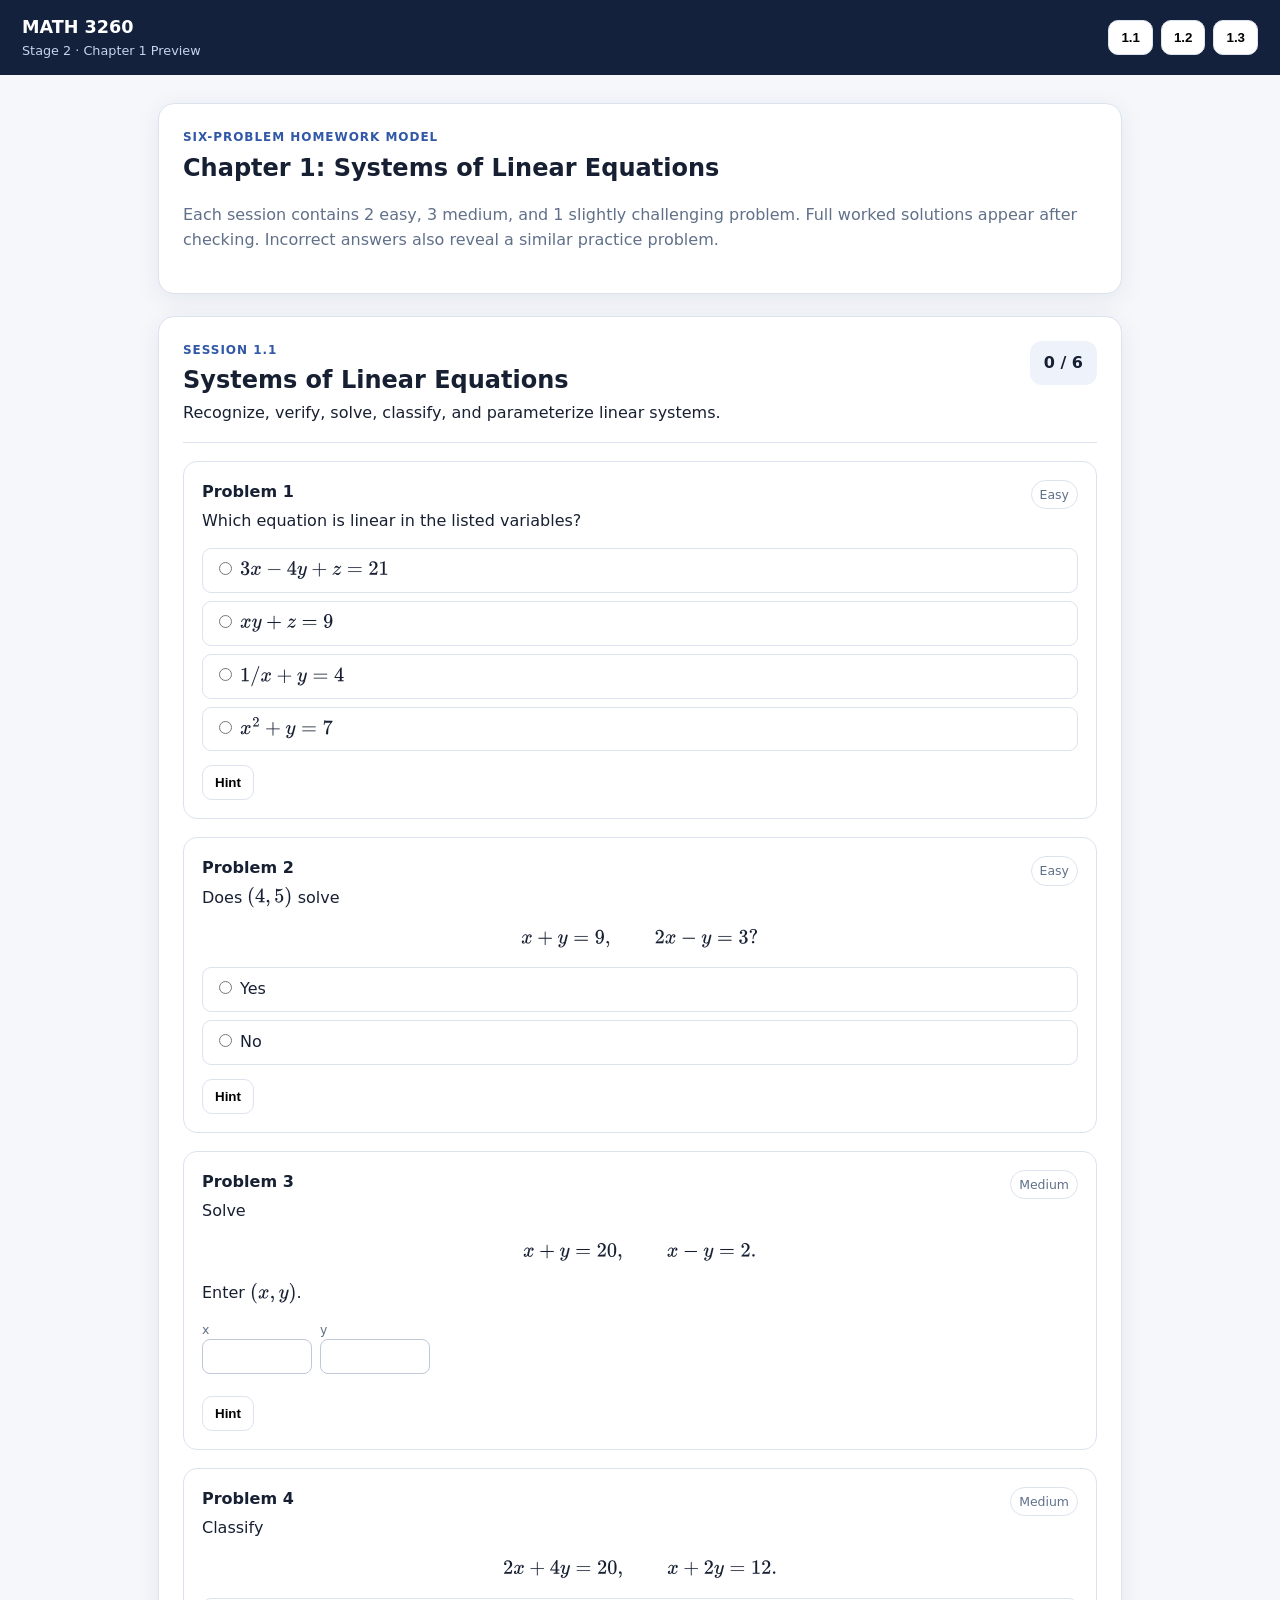
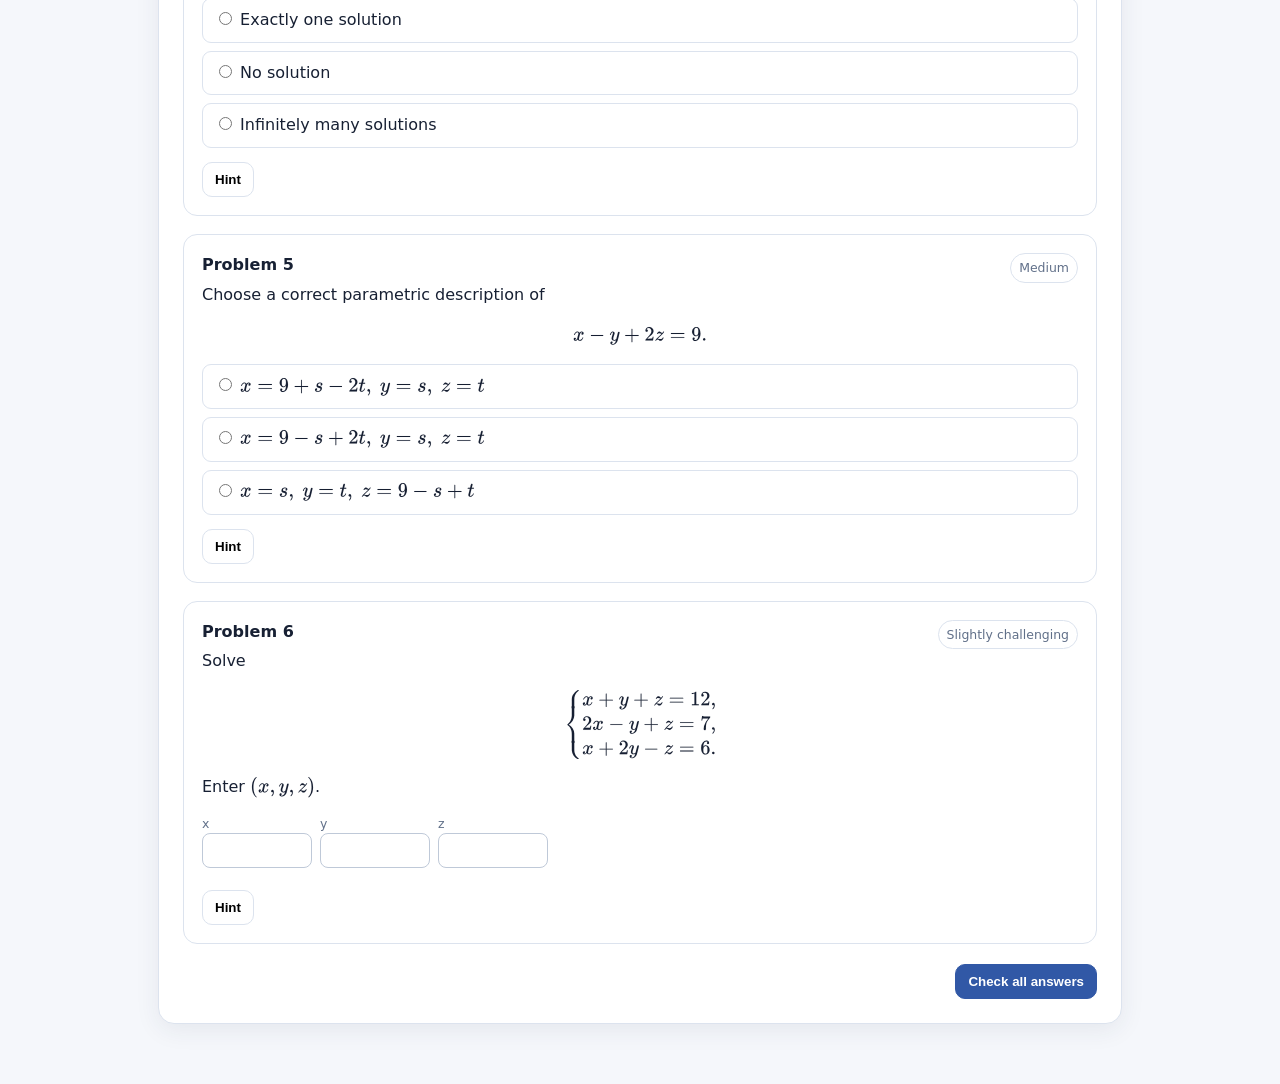
==== stage2.html @ 85d52ccb "Stage2" ====
<!doctype html>
<html lang="en"><head><meta charset="utf-8"><meta name="viewport" content="width=device-width,initial-scale=1">
<title>MATH 3260 Stage 2 — Chapter 1 Preview</title><link rel="stylesheet" href="assets/stage2.css">
<script>window.MathJax={tex:{inlineMath:[["$","$"],["\\(","\\)"]],displayMath:[["$$","$$"],["\\[","\\]"]],processEscapes:true},svg:{fontCache:"local"}};</script>
<script src="assets/vendor/mathjax/tex-svg-full.js"></script></head>
<body><header><div><strong>MATH 3260</strong><span>Stage 2 · Chapter 1 Preview</span></div><nav id="nav"></nav></header>
<main><section class="hero"><div class="eyebrow">Six-problem homework model</div><h1>Chapter 1: Systems of Linear Equations</h1>
<p>Each session contains 2 easy, 3 medium, and 1 slightly challenging problem. Full worked solutions appear after checking. Incorrect answers also reveal a similar practice problem.</p></section>
<div id="content"></div></main><script src="assets/stage2_ch1.js"></script><script src="assets/stage2_app.js"></script></body></html>
---- assets/stage2.css ----
:root{--ink:#172033;--muted:#617089;--line:#dce3ee;--panel:#fff;--bg:#f5f7fb;--accent:#3158a6;--ok:#1f7a4d;--bad:#a13a32;--soft:#eef3fb}
*{box-sizing:border-box}body{margin:0;background:var(--bg);color:var(--ink);font-family:Inter,system-ui,-apple-system,"Segoe UI",sans-serif;line-height:1.55}
header{position:sticky;top:0;z-index:5;background:#14213d;color:#fff;padding:14px 22px;display:flex;justify-content:space-between;gap:18px;align-items:center}
header strong{font-size:1.1rem}header span{display:block;color:#c7d3ed;font-size:.8rem}nav{display:flex;gap:8px;flex-wrap:wrap}
nav button,.btn{border:1px solid var(--line);border-radius:10px;background:#fff;padding:9px 12px;font-weight:700;cursor:pointer}.btn.primary{background:var(--accent);color:#fff;border-color:var(--accent)}
main{max-width:1000px;margin:auto;padding:28px 18px 60px}.hero,.session{background:var(--panel);border:1px solid var(--line);border-radius:16px;padding:24px;box-shadow:0 6px 24px rgba(32,45,75,.08)}
.hero{margin-bottom:22px}.eyebrow{text-transform:uppercase;letter-spacing:.08em;color:var(--accent);font-size:.75rem;font-weight:800}.hero h1{margin:.2rem 0}.hero p{color:var(--muted)}
.session-head{display:flex;justify-content:space-between;gap:16px;align-items:flex-start;border-bottom:1px solid var(--line);padding-bottom:16px}.session-head h2{margin:.15rem 0}.score{background:var(--soft);border-radius:12px;padding:10px 14px;font-weight:800;white-space:nowrap}
.problem{border:1px solid var(--line);border-radius:14px;padding:18px;margin:18px 0}.problem.correct{border-color:#8bc9aa}.problem.incorrect{border-color:#e1a39e}
.problem-top{display:flex;justify-content:space-between;gap:12px}.difficulty{font-size:.78rem;border:1px solid var(--line);border-radius:999px;padding:4px 8px;color:var(--muted)}
.answer{margin:14px 0}.field{display:inline-block;margin-right:8px;margin-bottom:8px}.field label{display:block;font-size:.78rem;color:var(--muted)}input[type=text]{width:110px;padding:9px;border:1px solid #bfc9d8;border-radius:8px}
.matrix{display:grid;gap:6px;width:max-content}.choices{display:grid;gap:8px}.choice{border:1px solid var(--line);border-radius:9px;padding:9px 11px}
.feedback,.solution,.similar{display:none;margin-top:12px;padding:12px;border-radius:10px}.feedback.show,.solution.show,.similar.show{display:block}.feedback.ok{background:#e9f7ef;color:var(--ok)}.feedback.no{background:#fff0ef;color:var(--bad)}
.solution{background:var(--soft);border-left:4px solid var(--accent)}.similar{background:#fffaf0;border:1px solid #ead8ad}.actions{display:flex;gap:8px;flex-wrap:wrap;margin-top:12px}.session-actions{display:flex;justify-content:flex-end;gap:8px;flex-wrap:wrap;margin-top:20px}
mjx-container[display="true"]{overflow-x:auto;overflow-y:hidden;max-width:100%}@media(max-width:600px){.session-head{flex-direction:column}.hero,.session{padding:17px}header{align-items:flex-start;flex-direction:column}}
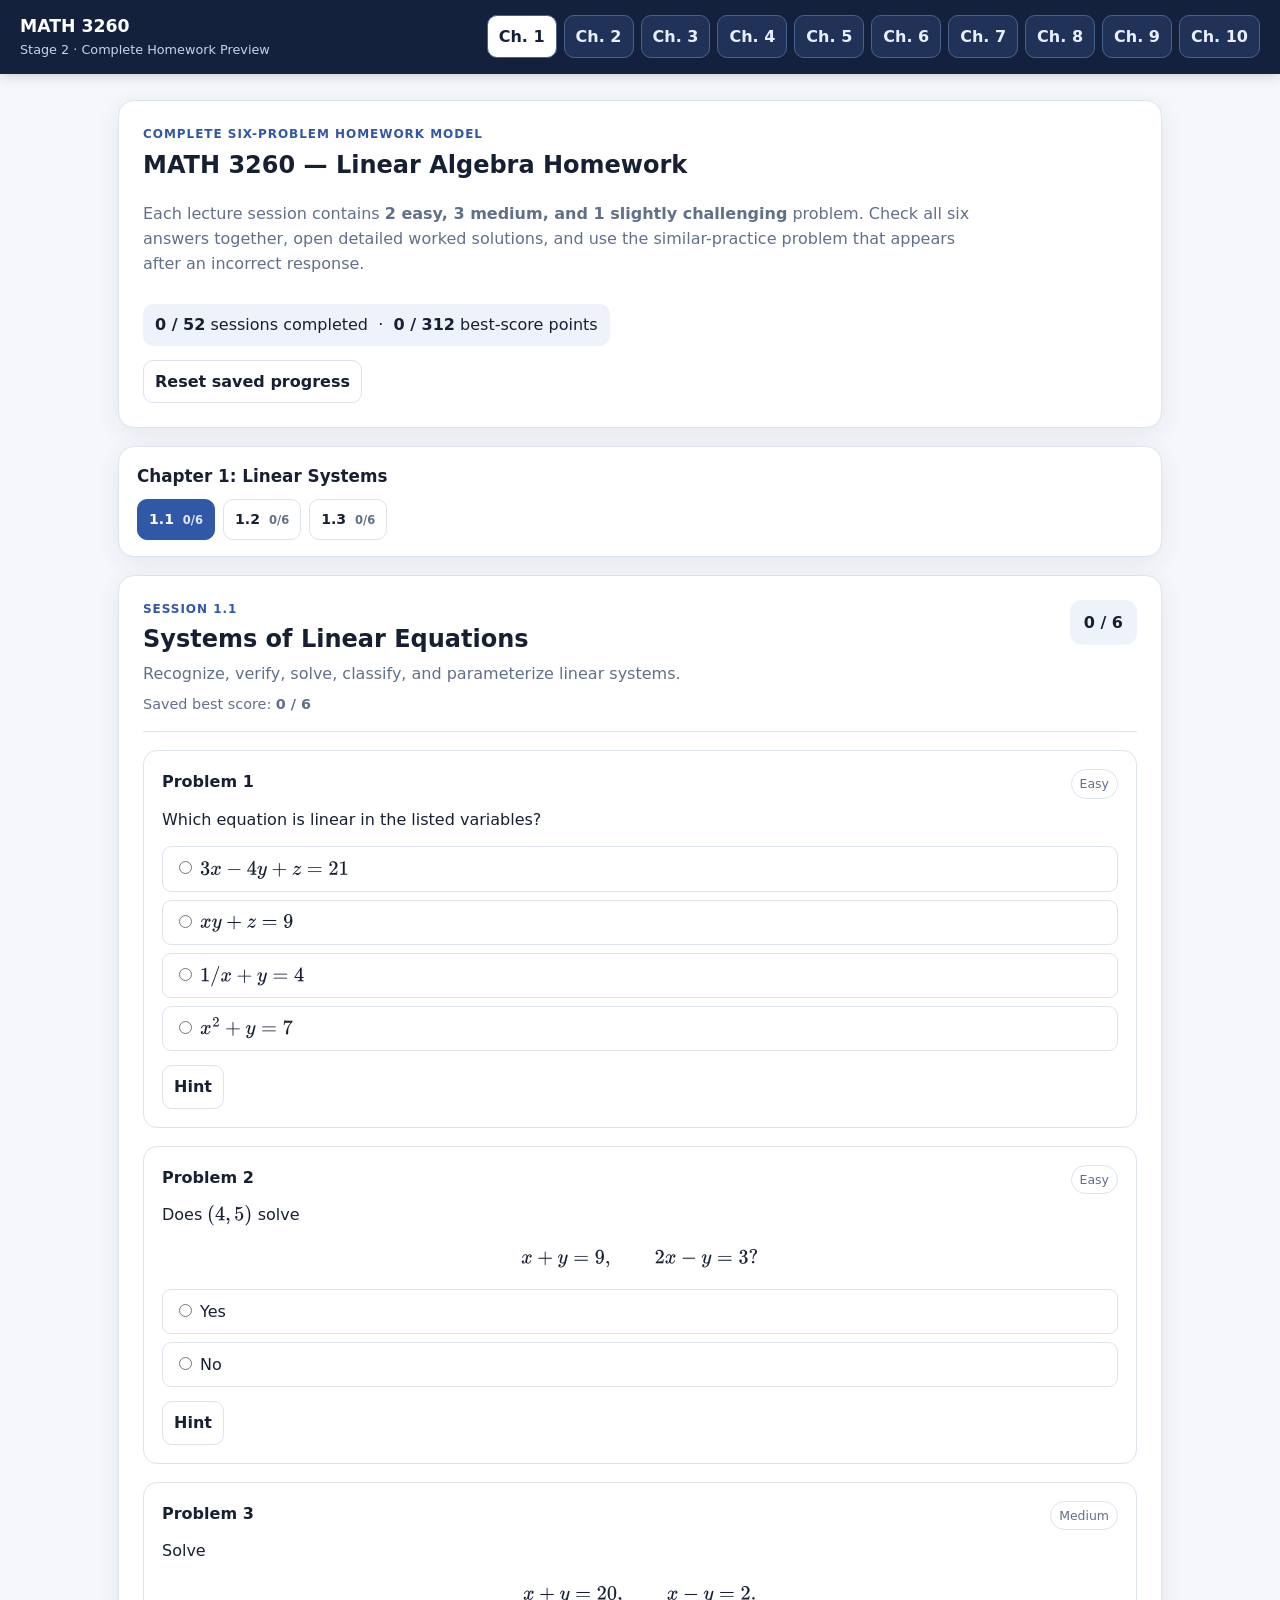
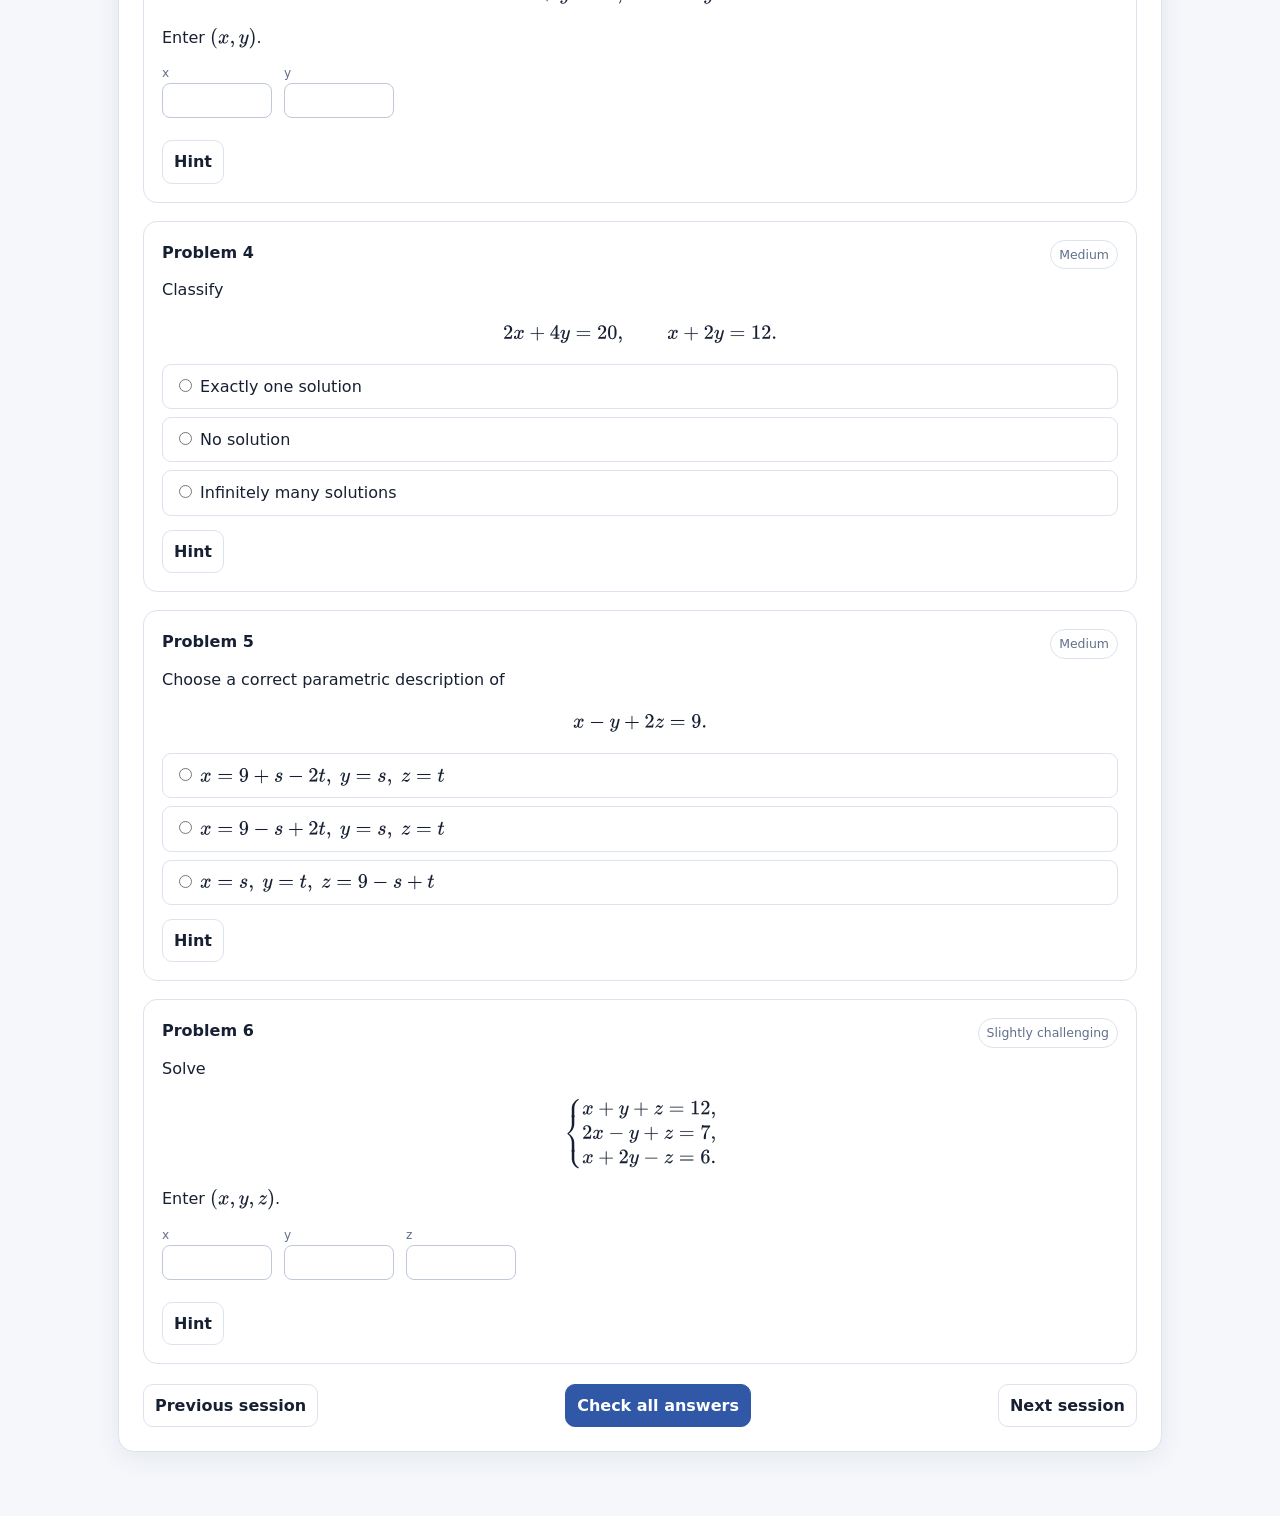
==== commit 46152a06: "Chapter2-10 hw update" ====
--- a/stage2.html
+++ b/stage2.html
@@ -1,9 +1,48 @@
 <!doctype html>
-<html lang="en"><head><meta charset="utf-8"><meta name="viewport" content="width=device-width,initial-scale=1">
-<title>MATH 3260 Stage 2 — Chapter 1 Preview</title><link rel="stylesheet" href="assets/stage2.css">
-<script>window.MathJax={tex:{inlineMath:[["$","$"],["\\(","\\)"]],displayMath:[["$$","$$"],["\\[","\\]"]],processEscapes:true},svg:{fontCache:"local"}};</script>
-<script src="assets/vendor/mathjax/tex-svg-full.js"></script></head>
-<body><header><div><strong>MATH 3260</strong><span>Stage 2 · Chapter 1 Preview</span></div><nav id="nav"></nav></header>
-<main><section class="hero"><div class="eyebrow">Six-problem homework model</div><h1>Chapter 1: Systems of Linear Equations</h1>
-<p>Each session contains 2 easy, 3 medium, and 1 slightly challenging problem. Full worked solutions appear after checking. Incorrect answers also reveal a similar practice problem.</p></section>
-<div id="content"></div></main><script src="assets/stage2_ch1.js"></script><script src="assets/stage2_app.js"></script></body></html>+<html lang="en">
+<head>
+<meta charset="utf-8">
+<meta name="viewport" content="width=device-width,initial-scale=1">
+<title>MATH 3260 Stage 2 Homework</title>
+<link rel="stylesheet" href="assets/stage2.css?v=20260916-full">
+<script>
+window.MathJax={
+  tex:{inlineMath:[["$","$"],["\\(","\\)"]],displayMath:[["$$","$$"],["\\[","\\]"]],processEscapes:true},
+  svg:{fontCache:"local"}
+};
+</script>
+<script src="assets/vendor/mathjax/tex-svg-full.js"></script>
+</head>
+<body>
+<header>
+  <div class="brand"><strong>MATH 3260</strong><span>Stage 2 · Complete Homework Preview</span></div>
+  <nav id="chapterNav" aria-label="Chapter navigation"></nav>
+</header>
+<main>
+  <section class="hero">
+    <div class="eyebrow">Complete six-problem homework model</div>
+    <h1>MATH 3260 — Linear Algebra Homework</h1>
+    <p>Each lecture session contains <strong>2 easy, 3 medium, and 1 slightly challenging</strong> problem. Check all six answers together, open detailed worked solutions, and use the similar-practice problem that appears after an incorrect response.</p>
+    <div class="course-stats" id="courseStats"></div>
+    <div class="hero-actions"><button class="btn" id="resetProgress">Reset saved progress</button></div>
+  </section>
+  <section class="chapter-panel">
+    <h2 id="chapterHeading"></h2>
+    <nav id="sessionNav" aria-label="Session navigation"></nav>
+  </section>
+  <div id="content"></div>
+</main>
+<script src="assets/data/chapter01.js?v=20260916-full"></script>
+<script src="assets/data/chapter02.js?v=20260916-full"></script>
+<script src="assets/data/chapter03.js?v=20260916-full"></script>
+<script src="assets/data/chapter04.js?v=20260916-full"></script>
+<script src="assets/data/chapter05.js?v=20260916-full"></script>
+<script src="assets/data/chapter06.js?v=20260916-full"></script>
+<script src="assets/data/chapter07.js?v=20260916-full"></script>
+<script src="assets/data/chapter08.js?v=20260916-full"></script>
+<script src="assets/data/chapter09.js?v=20260916-full"></script>
+<script src="assets/data/chapter10.js?v=20260916-full"></script>
+<script src="assets/stage2_grader.js?v=20260916-full"></script>
+<script src="assets/stage2_app.js?v=20260916-full"></script>
+</body>
+</html>
--- a/assets/stage2.css
+++ b/assets/stage2.css
@@ -1,16 +1,31 @@
-
-:root{--ink:#172033;--muted:#617089;--line:#dce3ee;--panel:#fff;--bg:#f5f7fb;--accent:#3158a6;--ok:#1f7a4d;--bad:#a13a32;--soft:#eef3fb}
-*{box-sizing:border-box}body{margin:0;background:var(--bg);color:var(--ink);font-family:Inter,system-ui,-apple-system,"Segoe UI",sans-serif;line-height:1.55}
-header{position:sticky;top:0;z-index:5;background:#14213d;color:#fff;padding:14px 22px;display:flex;justify-content:space-between;gap:18px;align-items:center}
-header strong{font-size:1.1rem}header span{display:block;color:#c7d3ed;font-size:.8rem}nav{display:flex;gap:8px;flex-wrap:wrap}
-nav button,.btn{border:1px solid var(--line);border-radius:10px;background:#fff;padding:9px 12px;font-weight:700;cursor:pointer}.btn.primary{background:var(--accent);color:#fff;border-color:var(--accent)}
-main{max-width:1000px;margin:auto;padding:28px 18px 60px}.hero,.session{background:var(--panel);border:1px solid var(--line);border-radius:16px;padding:24px;box-shadow:0 6px 24px rgba(32,45,75,.08)}
-.hero{margin-bottom:22px}.eyebrow{text-transform:uppercase;letter-spacing:.08em;color:var(--accent);font-size:.75rem;font-weight:800}.hero h1{margin:.2rem 0}.hero p{color:var(--muted)}
-.session-head{display:flex;justify-content:space-between;gap:16px;align-items:flex-start;border-bottom:1px solid var(--line);padding-bottom:16px}.session-head h2{margin:.15rem 0}.score{background:var(--soft);border-radius:12px;padding:10px 14px;font-weight:800;white-space:nowrap}
-.problem{border:1px solid var(--line);border-radius:14px;padding:18px;margin:18px 0}.problem.correct{border-color:#8bc9aa}.problem.incorrect{border-color:#e1a39e}
-.problem-top{display:flex;justify-content:space-between;gap:12px}.difficulty{font-size:.78rem;border:1px solid var(--line);border-radius:999px;padding:4px 8px;color:var(--muted)}
-.answer{margin:14px 0}.field{display:inline-block;margin-right:8px;margin-bottom:8px}.field label{display:block;font-size:.78rem;color:var(--muted)}input[type=text]{width:110px;padding:9px;border:1px solid #bfc9d8;border-radius:8px}
-.matrix{display:grid;gap:6px;width:max-content}.choices{display:grid;gap:8px}.choice{border:1px solid var(--line);border-radius:9px;padding:9px 11px}
-.feedback,.solution,.similar{display:none;margin-top:12px;padding:12px;border-radius:10px}.feedback.show,.solution.show,.similar.show{display:block}.feedback.ok{background:#e9f7ef;color:var(--ok)}.feedback.no{background:#fff0ef;color:var(--bad)}
-.solution{background:var(--soft);border-left:4px solid var(--accent)}.similar{background:#fffaf0;border:1px solid #ead8ad}.actions{display:flex;gap:8px;flex-wrap:wrap;margin-top:12px}.session-actions{display:flex;justify-content:flex-end;gap:8px;flex-wrap:wrap;margin-top:20px}
-mjx-container[display="true"]{overflow-x:auto;overflow-y:hidden;max-width:100%}@media(max-width:600px){.session-head{flex-direction:column}.hero,.session{padding:17px}header{align-items:flex-start;flex-direction:column}}
+:root{--ink:#172033;--muted:#617089;--line:#dce3ee;--panel:#fff;--bg:#f5f7fb;--accent:#3158a6;--accent2:#243f78;--ok:#1f7a4d;--bad:#a13a32;--soft:#eef3fb;--warm:#fffaf0}
+*{box-sizing:border-box}
+html{scroll-behavior:smooth}
+body{margin:0;background:var(--bg);color:var(--ink);font-family:Inter,system-ui,-apple-system,"Segoe UI",sans-serif;line-height:1.58}
+header{position:sticky;top:0;z-index:10;background:#14213d;color:#fff;padding:13px 20px;display:flex;justify-content:space-between;gap:18px;align-items:center;box-shadow:0 2px 12px rgba(0,0,0,.16)}
+.brand strong{font-size:1.08rem}.brand span{display:block;color:#c7d3ed;font-size:.8rem}
+#chapterNav{display:flex;gap:7px;flex-wrap:wrap;justify-content:flex-end}
+button{font:inherit}.chapter-btn,.session-btn,.btn{border:1px solid var(--line);border-radius:10px;background:#fff;padding:8px 11px;font-weight:700;cursor:pointer;color:var(--ink)}
+.chapter-btn{border-color:#49618f;background:#203258;color:#e9efff}.chapter-btn.active{background:#fff;color:#14213d}
+.btn.primary{background:var(--accent);color:#fff;border-color:var(--accent)}.btn:hover,.session-btn:hover{filter:brightness(.98)}
+main{max-width:1080px;margin:auto;padding:26px 18px 64px}
+.hero,.session,.chapter-panel{background:var(--panel);border:1px solid var(--line);border-radius:16px;box-shadow:0 6px 24px rgba(32,45,75,.08)}
+.hero{padding:24px;margin-bottom:18px}.hero h1{margin:.2rem 0 .45rem}.hero p{color:var(--muted);max-width:850px}.course-stats{margin-top:12px;background:var(--soft);display:inline-block;padding:8px 12px;border-radius:10px}
+.hero-actions{display:flex;gap:8px;flex-wrap:wrap;margin-top:14px}
+.chapter-panel{padding:16px 18px;margin-bottom:18px}.chapter-panel h2{font-size:1.05rem;margin:0 0 10px}
+#sessionNav{display:flex;gap:8px;flex-wrap:wrap}.session-btn{font-size:.88rem}.session-btn span{font-size:.72rem;color:var(--muted);margin-left:4px}.session-btn.active{background:var(--accent);color:#fff;border-color:var(--accent)}.session-btn.active span{color:#dfe8ff}.session-btn.done:not(.active){border-color:#85c4a4;background:#edf8f2}
+.eyebrow{text-transform:uppercase;letter-spacing:.08em;color:var(--accent);font-size:.75rem;font-weight:800}
+.session{padding:24px}.session-head{display:flex;justify-content:space-between;gap:16px;align-items:flex-start;border-bottom:1px solid var(--line);padding-bottom:16px}.session-head h2{margin:.15rem 0}.focus{color:var(--muted)}.best-line{margin-top:6px;color:var(--muted);font-size:.9rem}
+.score{background:var(--soft);border-radius:12px;padding:10px 14px;font-weight:800;white-space:nowrap}
+.problem{border:1px solid var(--line);border-radius:14px;padding:18px;margin:18px 0;background:#fff}.problem.correct{border-color:#8bc9aa;box-shadow:0 0 0 1px #d4edde inset}.problem.incorrect{border-color:#e1a39e}
+.problem-top{display:flex;justify-content:space-between;gap:12px;margin-bottom:8px}.difficulty{font-size:.78rem;border:1px solid var(--line);border-radius:999px;padding:4px 8px;color:var(--muted);white-space:nowrap}.prompt{overflow-wrap:anywhere}
+.answer{margin:14px 0}.vector-input{display:flex;gap:8px;flex-wrap:wrap}.field{display:inline-block;margin-right:4px;margin-bottom:8px}.field label{display:block;font-size:.76rem;color:var(--muted);max-width:150px}
+input[type=text]{width:110px;padding:9px 10px;border:1px solid #bfc9d8;border-radius:8px;background:#fff;color:var(--ink)}.field.wide input{width:220px;max-width:100%}
+.matrix-wrap{overflow-x:auto;padding:3px 2px}.matrix{display:grid;gap:6px;width:max-content;position:relative;padding:4px 10px}.matrix:before,.matrix:after{content:"";position:absolute;top:0;bottom:0;width:7px;border-top:2px solid #65728a;border-bottom:2px solid #65728a}.matrix:before{left:0;border-left:2px solid #65728a}.matrix:after{right:0;border-right:2px solid #65728a}
+.choices{display:grid;gap:8px}.choice{border:1px solid var(--line);border-radius:9px;padding:9px 11px;cursor:pointer}.choice:hover{background:#fafbfe}
+.feedback,.solution,.similar,.hintbox{display:none;margin-top:12px;padding:12px;border-radius:10px}.feedback.show,.solution.show,.similar.show,.hintbox.show{display:block}.feedback.ok{background:#e9f7ef;color:var(--ok)}.feedback.no{background:#fff0ef;color:var(--bad)}
+.hintbox{background:#f7f9fc;border-left:4px solid #8a9ab6}.solution{background:var(--soft);border-left:4px solid var(--accent)}.similar{background:var(--warm);border:1px solid #ead8ad}.similar>.solution{background:#fffdf7}
+.actions{display:flex;gap:8px;flex-wrap:wrap;margin-top:12px}.session-actions{display:flex;justify-content:space-between;gap:8px;flex-wrap:wrap;margin-top:20px}
+mjx-container[display="true"]{overflow-x:auto;overflow-y:hidden;max-width:100%;padding:2px 0}
+@media(max-width:760px){header{align-items:flex-start;flex-direction:column;position:relative}#chapterNav{justify-content:flex-start}.session-head{flex-direction:column}.hero,.session{padding:17px}.chapter-panel{padding:14px}.matrix input[type=text]{width:88px}.session-actions{justify-content:flex-start}}
+@media(max-width:430px){main{padding:16px 10px 48px}.hero,.session{border-radius:12px}.problem{padding:14px}.chapter-btn,.session-btn,.btn{padding:8px 9px}.field.wide input{width:100%}}
